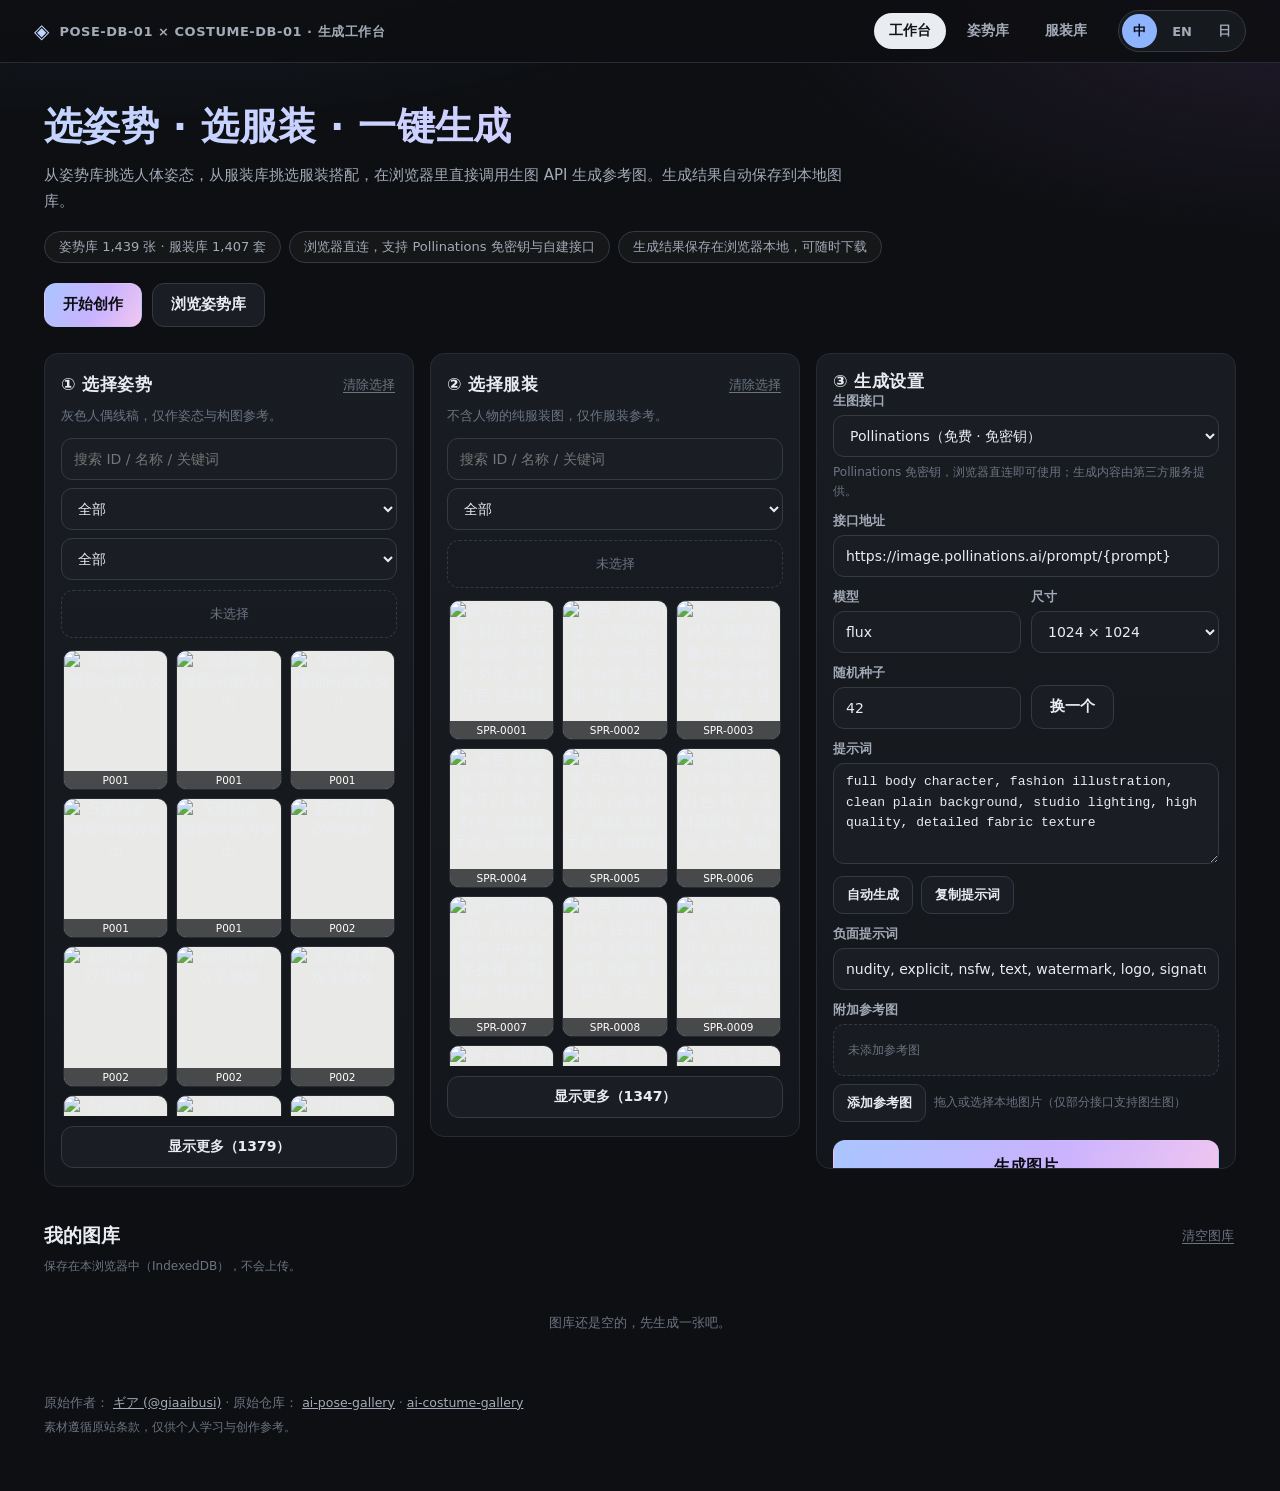
==== index.html @ 6cde7ef7 "feat: 姿势 × 服装 统一工作台（GitHub Pages） 整合 ai-pose-gallery（姿势集 POSE-DB-01）与 ai-costume-gallery（服装集 COSTUME" ====
<!doctype html>
<html lang="zh-CN">
<head>
<meta charset="utf-8">
<meta name="viewport" content="width=device-width,initial-scale=1,viewport-fit=cover">
<meta name="referrer" content="no-referrer">
<meta name="description" content="POSE-DB-01 × COSTUME-DB-01 统一工作台：挑选姿势与服装，配置浏览器端生图 API，一键生成并保存参考图。">
<title>姿势 × 服装 生成工作台 · POSE-DB-01 × COSTUME-DB-01</title>
<link rel="stylesheet" href="studio/studio.css">
</head>
<body>

<header class="topbar">
  <div class="brand">
    <span class="mark" aria-hidden="true">◈</span>
    <span class="brandtext">
      <b data-i18n="brand.sub">POSE-DB-01 × COSTUME-DB-01 · 生成工作台</b>
    </span>
  </div>
  <nav class="nav">
    <a href="#studio" class="on" data-i18n="nav.studio">工作台</a>
    <a href="galleries/pose/" data-i18n="nav.pose">姿势库</a>
    <a href="galleries/costume/" data-i18n="nav.costume">服装库</a>
  </nav>
  <div class="lang" role="group" aria-label="language">
    <button type="button" data-lang="zh">中</button>
    <button type="button" data-lang="en">EN</button>
    <button type="button" data-lang="ja">日</button>
  </div>
</header>

<section class="hero">
  <h1 data-i18n="hero.title">选姿势 · 选服装 · 一键生成</h1>
  <p class="lead" data-i18n="hero.lead"></p>
  <ul class="hero-badges">
    <li data-i18n="hero.b1"></li>
    <li data-i18n="hero.b2"></li>
    <li data-i18n="hero.b3"></li>
  </ul>
  <div class="hero-cta">
    <a class="btn primary" href="#studio" data-i18n="hero.cta"></a>
    <a class="btn" href="galleries/pose/" data-i18n="hero.cta2"></a>
  </div>
</section>

<main id="studio" class="studio">

  <!-- ① 姿势 -->
  <section class="pane" id="panePose">
    <header class="pane-hd">
      <h2 data-i18n="pick.pose">① 选择姿势</h2>
      <button class="linkbtn" type="button" data-clear="pose" data-i18n="pick.clear">清除选择</button>
    </header>
    <p class="pane-hint" data-i18n="pick.poseHint"></p>
    <div class="filters">
      <input class="search" type="search" id="poseSearch" data-i18n-ph="pick.search" placeholder="搜索 ID / 名称 / 关键词" autocomplete="off">
      <select id="poseSeries" aria-label="series"></select>
      <select id="poseAngle" aria-label="angle"></select>
    </div>
    <div class="picked" id="posePicked"></div>
    <div class="picker" id="poseGrid" role="listbox" aria-label="pose list"></div>
    <div class="picker-foot"><button class="btn more" type="button" data-more="pose" data-i18n="pick.more">显示更多</button></div>
  </section>

  <!-- ② 服装 -->
  <section class="pane" id="paneCostume">
    <header class="pane-hd">
      <h2 data-i18n="pick.costume">② 选择服装</h2>
      <button class="linkbtn" type="button" data-clear="costume" data-i18n="pick.clear">清除选择</button>
    </header>
    <p class="pane-hint" data-i18n="pick.costumeHint"></p>
    <div class="filters">
      <input class="search" type="search" id="costumeSearch" data-i18n-ph="pick.search" placeholder="搜索 ID / 名称 / 关键词" autocomplete="off">
      <select id="costumeCat" aria-label="category"></select>
    </div>
    <div class="picked" id="costumePicked"></div>
    <div class="picker" id="costumeGrid" role="listbox" aria-label="costume list"></div>
    <div class="picker-foot"><button class="btn more" type="button" data-more="costume" data-i18n="pick.more">显示更多</button></div>
  </section>

  <!-- ③ 生成 -->
  <section class="pane pane-ctrl" id="paneCtrl">
    <header class="pane-hd">
      <h2 data-i18n="gen.title">③ 生成设置</h2>
    </header>

    <div class="field">
      <label for="provider" data-i18n="gen.provider">生图接口</label>
      <select id="provider"></select>
      <p class="note" id="providerNote"></p>
    </div>

    <div class="field">
      <label for="endpoint" data-i18n="gen.endpoint">接口地址</label>
      <input type="text" id="endpoint" spellcheck="false">
    </div>

    <div class="field" id="keyField">
      <label for="apikey" data-i18n="gen.key">API Key</label>
      <input type="password" id="apikey" spellcheck="false" autocomplete="off" placeholder="sk-…">
    </div>

    <div class="grid2">
      <div class="field">
        <label for="model" data-i18n="gen.model">模型</label>
        <input type="text" id="model" list="modelList" spellcheck="false">
        <datalist id="modelList"></datalist>
      </div>
      <div class="field">
        <label for="sizeSel" data-i18n="gen.size">尺寸</label>
        <select id="sizeSel">
          <option value="512x512">512 × 512</option>
          <option value="768x1024">768 × 1024</option>
          <option value="832x1216">832 × 1216</option>
          <option value="1024x1024" selected>1024 × 1024</option>
          <option value="1024x1536">1024 × 1536</option>
          <option value="1536x1024">1536 × 1024</option>
        </select>
      </div>
    </div>

    <div class="grid2">
      <div class="field">
        <label for="seed" data-i18n="gen.seed">随机种子</label>
        <input type="number" id="seed" value="42" min="0" max="999999999">
      </div>
      <div class="field">
        <label>&nbsp;</label>
        <button class="btn" type="button" id="reseed" data-i18n="pick.changed">换一个</button>
      </div>
    </div>

    <div class="field">
      <label for="prompt" data-i18n="gen.prompt">提示词</label>
      <textarea id="prompt" rows="4" spellcheck="false"></textarea>
      <div class="row-btns">
        <button class="btn sm" type="button" id="autoPrompt" data-i18n="gen.auto">自动生成</button>
        <button class="btn sm" type="button" id="copyPrompt" data-i18n="gen.copyPrompt">复制提示词</button>
      </div>
    </div>

    <div class="field">
      <label for="negprompt" data-i18n="gen.neg">负面提示词</label>
      <input type="text" id="negprompt" spellcheck="false">
    </div>

    <div class="field">
      <label data-i18n="gen.refs">附加参考图</label>
      <div class="refs" id="refsBox">
        <div class="refs-empty" data-i18n="gen.refsEmpty">未添加参考图</div>
      </div>
      <div class="row-btns">
        <button class="btn sm" type="button" id="addRef" data-i18n="gen.refsAdd">添加参考图</button>
        <span class="hint" data-i18n="gen.refsHint"></span>
      </div>
      <input type="file" id="refInput" accept="image/*" multiple hidden>
    </div>

    <button class="btn primary big" type="button" id="runBtn" data-i18n="gen.run">生成图片</button>
    <p class="note warn" data-i18n="gen.local"></p>

    <div class="result" id="result">
      <div class="result-empty" data-i18n="gen.empty">还没有生成结果</div>
    </div>
  </section>
</main>

<section class="gallery" id="gallery">
  <header class="gal-hd">
    <h2 data-i18n="gal.title">我的图库</h2>
    <span class="gal-count" id="galCount"></span>
    <button class="linkbtn" type="button" id="galClear" data-i18n="gal.clear">清空图库</button>
  </header>
  <p class="note" data-i18n="gal.stored"></p>
  <div class="gal-grid" id="galGrid"></div>
</section>

<footer class="foot">
  <p>
    <span data-i18n="foot.origin"></span>：
    <a href="https://x.com/giaaibusi" target="_blank" rel="noopener noreferrer">ギア (@giaaibusi)</a>
    ·
    <span data-i18n="foot.originRepo"></span>：
    <a href="https://ai-pose-gallery.pages.dev/" target="_blank" rel="noopener noreferrer">ai-pose-gallery</a>
    ·
    <a href="https://ai-costume-gallery.pages.dev/" target="_blank" rel="noopener noreferrer">ai-costume-gallery</a>
  </p>
  <p class="note" data-i18n="foot.lic"></p>
</footer>

<script src="studio/i18n.js"></script>
<script src="studio/generator.js"></script>
<script src="studio/studio.js"></script>
</body>
</html>
---- studio/studio.css ----
:root{
  --bg:#0d0f12;--bg2:#14171c;--panel:#1a1e24;--panel2:#1f242b;--line:#272c34;--line2:#343a44;
  --tx:#e9ecf1;--tx2:#a3abb8;--tx3:#6c7482;--ac:#8fb4ff;--ac2:#c3d5ff;--ok:#7fd6a2;--warn:#ffb86b;
  --r:14px;--sh:0 10px 30px rgba(0,0,0,.45);
  --f:system-ui,-apple-system,"Segoe UI","PingFang SC","Hiragino Sans GB","Microsoft YaHei","Noto Sans CJK SC","Source Han Sans SC","Noto Sans SC",sans-serif;
}
*{box-sizing:border-box}
html,body{margin:0;background:var(--bg);color:var(--tx);font-family:var(--f);-webkit-font-smoothing:antialiased}
body{min-height:100vh;background:radial-gradient(1200px 500px at 12% -12%,#1b2433 0,transparent 62%),radial-gradient(900px 420px at 100% 0,#211a2b 0,transparent 58%),var(--bg)}
a{color:var(--ac)}
button,select,input,textarea{font:inherit;color:inherit}
button{cursor:pointer}
:focus-visible{outline:2px solid var(--ac);outline-offset:2px}

/* ---------- 顶栏 ---------- */
.topbar{position:sticky;top:0;z-index:30;display:flex;align-items:center;gap:16px;flex-wrap:wrap;
  padding:10px clamp(14px,3vw,34px);background:rgba(13,15,18,.86);backdrop-filter:blur(14px);
  -webkit-backdrop-filter:blur(14px);border-bottom:1px solid var(--line)}
.brand{display:flex;align-items:center;gap:10px;min-width:0}
.mark{font-size:20px;color:var(--ac2)}
.brandtext b{font-size:13px;font-weight:700;letter-spacing:.04em;color:var(--tx2);white-space:nowrap;overflow:hidden;text-overflow:ellipsis}
.nav{display:flex;gap:6px;margin-left:auto;flex-wrap:wrap}
.nav a{padding:8px 14px;border-radius:99px;font-size:14px;font-weight:700;text-decoration:none;color:var(--tx2);border:1px solid transparent}
.nav a:hover{color:var(--tx);background:rgba(255,255,255,.05)}
.nav a.on{background:var(--tx);color:#111418}
.lang{display:flex;gap:4px;border:1px solid var(--line2);border-radius:99px;padding:3px;background:rgba(26,30,36,.7)}
.lang button{border:0;background:transparent;color:var(--tx2);font-size:13px;font-weight:700;padding:6px 11px;border-radius:99px;min-height:34px}
.lang button.on{background:var(--ac);color:#0b0d12}

/* ---------- Hero ---------- */
.hero{padding:38px clamp(16px,4vw,44px) 8px;max-width:1600px;margin:0 auto}
.hero h1{margin:0 0 10px;font-size:clamp(24px,3.4vw,38px);font-weight:800;letter-spacing:.01em;
  background:linear-gradient(90deg,var(--ac2),#e3c8ff);-webkit-background-clip:text;background-clip:text;color:transparent}
.lead{max-width:820px;color:var(--tx2);font-size:15px;line-height:1.75;margin:0 0 16px}
.hero-badges{display:flex;flex-wrap:wrap;gap:8px;margin:0 0 20px;padding:0;list-style:none}
.hero-badges li{font-size:13px;color:var(--tx2);border:1px solid var(--line2);border-radius:99px;padding:6px 14px;background:rgba(255,255,255,.03)}
.hero-cta{display:flex;gap:10px;flex-wrap:wrap}

/* ---------- 按钮 ---------- */
.btn{display:inline-flex;align-items:center;justify-content:center;gap:8px;min-height:44px;padding:0 18px;border-radius:12px;
  font-size:15px;font-weight:700;text-decoration:none;color:var(--tx);background:var(--panel);border:1px solid var(--line2);transition:.15s}
.btn:hover{border-color:#6a7382;background:var(--panel2)}
.btn.primary{color:#0b0d12;border-color:transparent;background:linear-gradient(120deg,#a9c6ff,#c9b2ff 55%,#f1c7ef)}
.btn.big{width:100%;min-height:52px;font-size:16px;margin-top:6px}
.btn.sm{min-height:38px;padding:0 13px;font-size:13px;border-radius:10px}
.btn.more{width:100%;min-height:42px;font-size:14px;margin-top:10px}
.btn[disabled]{opacity:.55;cursor:progress}
.linkbtn{border:0;background:none;color:var(--tx3);font-size:13px;padding:6px 2px;text-decoration:underline;text-underline-offset:3px}
.linkbtn:hover{color:var(--ac)}

/* ---------- 工作区 ---------- */
.studio{display:grid;grid-template-columns:minmax(0,1fr) minmax(0,1fr) minmax(360px,420px);gap:16px;
  max-width:1600px;margin:0 auto;padding:18px clamp(16px,4vw,44px) 8px;align-items:start}
.pane{background:linear-gradient(180deg,rgba(26,30,36,.9),rgba(20,23,28,.9));border:1px solid var(--line);border-radius:var(--r);padding:16px 16px 18px}
.pane-ctrl{position:sticky;top:66px;max-height:calc(100vh - 84px);overflow:auto}
.pane-hd{display:flex;align-items:center;justify-content:space-between;gap:10px}
.pane-hd h2{margin:0;font-size:17px;letter-spacing:.03em}
.pane-hint{margin:6px 0 12px;font-size:12.5px;color:var(--tx3);line-height:1.6}

.filters{display:flex;gap:8px;flex-wrap:wrap;margin-bottom:10px}
.search{flex:1 1 150px;min-width:0;min-height:42px;padding:0 12px;border-radius:11px;background:var(--panel);border:1px solid var(--line2);font-size:14px;outline:none}
.search:focus{border-color:var(--ac)}
select,input[type=text],input[type=password],input[type=number],textarea{background:var(--panel);border:1px solid var(--line2);border-radius:11px;
  min-height:42px;padding:8px 12px;font-size:14px;outline:none;width:100%}
select:focus,input:focus,textarea:focus{border-color:var(--ac)}
textarea{resize:vertical;line-height:1.6;font-family:ui-monospace,SFMono-Regular,Menlo,monospace;font-size:13px}

/* ---------- 选中卡片 ---------- */
.picked{margin-bottom:10px}
.selcard{display:flex;align-items:center;gap:12px;padding:8px;border-radius:12px;background:rgba(143,180,255,.09);border:1px solid rgba(143,180,255,.28)}
.selcard img{width:54px;height:72px;object-fit:cover;border-radius:8px;background:#e9e9e7;flex:0 0 auto}
.selinfo{min-width:0;flex:1}
.selinfo b{display:block;font-size:13.5px;line-height:1.45;overflow:hidden;text-overflow:ellipsis;display:-webkit-box;-webkit-line-clamp:2;-webkit-box-orient:vertical}
.selinfo span{display:block;font-size:12px;color:var(--tx2);margin-top:3px;overflow:hidden;text-overflow:ellipsis;white-space:nowrap}
.selcard .x{width:30px;height:30px;flex:0 0 30px;border-radius:50%;border:1px solid var(--line2);background:var(--bg2);color:var(--tx2);font-size:16px;line-height:1}
.selcard .x:hover{color:#fff;border-color:#6a7382}
.selnone{font-size:13px;color:var(--tx3);border:1px dashed var(--line2);border-radius:12px;padding:14px;text-align:center}

/* ---------- 网格 ---------- */
.picker{display:grid;grid-template-columns:repeat(auto-fill,minmax(94px,1fr));gap:8px;max-height:min(52vh,520px);overflow:auto;padding:2px}
.pick{position:relative;padding:0;border:1px solid var(--line);border-radius:10px;overflow:hidden;background:var(--bg2);aspect-ratio:3/4;transition:.12s}
.pick img{width:100%;height:100%;object-fit:cover;display:block;background:#e9e9e7}
.pick:hover{border-color:#6a7382;transform:translateY(-1px)}
.pick.on{border-color:var(--ac);box-shadow:0 0 0 2px rgba(143,180,255,.35)}
.pick.on::after{content:"✓";position:absolute;top:5px;right:5px;width:22px;height:22px;border-radius:50%;
  background:var(--ac);color:#0b0d12;font-size:13px;font-weight:800;line-height:22px;text-align:center}
.pk{position:absolute;left:0;right:0;bottom:0;padding:3px 5px;font-size:10.5px;color:#fff;background:rgba(10,12,15,.72);
  font-variant-numeric:tabular-nums;text-align:center;overflow:hidden;text-overflow:ellipsis;white-space:nowrap}
.empty{padding:26px 10px;text-align:center;color:var(--tx3);font-size:13px;grid-column:1/-1}

/* ---------- 设置表单 ---------- */
.field{margin-bottom:12px}
.field label{display:block;font-size:12.5px;color:var(--tx2);margin-bottom:5px;font-weight:600}
.grid2{display:grid;grid-template-columns:1fr 1fr;gap:10px}
.note{font-size:12px;color:var(--tx3);line-height:1.6;margin:6px 0 0}
.note.warn{color:var(--warn);opacity:.75}
.row-btns{display:flex;gap:8px;align-items:center;flex-wrap:wrap;margin-top:8px}
.hint{font-size:11.5px;color:var(--tx3);line-height:1.5}

.refs{display:flex;gap:8px;flex-wrap:wrap;min-height:52px;padding:8px;border-radius:11px;border:1px dashed var(--line2);background:rgba(255,255,255,.02)}
.refs.drag{border-color:var(--ac);background:rgba(143,180,255,.08)}
.refs-empty{font-size:12px;color:var(--tx3);align-self:center;padding:6px}
.ref{position:relative;width:62px;height:82px;border-radius:8px;overflow:hidden;border:1px solid var(--line2)}
.ref img{width:100%;height:100%;object-fit:cover}
.ref button{position:absolute;top:3px;right:3px;width:20px;height:20px;border-radius:50%;border:0;background:rgba(10,12,15,.8);color:#fff;font-size:13px;line-height:1}

/* ---------- 结果 ---------- */
.result{margin-top:14px;border-top:1px solid var(--line);padding-top:14px}
.result img{width:100%;border-radius:12px;border:1px solid var(--line2);background:#e9e9e7;display:block}
.res-meta{font-size:11.5px;color:var(--tx3);margin-top:8px;word-break:break-all}
.spinner{width:26px;height:26px;border-radius:50%;border:3px solid var(--line2);border-top-color:var(--ac);margin:12px auto;animation:spin .8s linear infinite}
@keyframes spin{to{transform:rotate(360deg)}}
.errbox{border:1px solid #7a3b3b;background:rgba(180,60,60,.10);border-radius:11px;padding:12px}
.errbox b{display:block;font-size:14px;margin-bottom:6px;color:#ffb3b3}
.errbox pre{margin:0;font-size:11.5px;white-space:pre-wrap;word-break:break-all;color:var(--tx2);font-family:ui-monospace,Menlo,monospace;max-height:220px;overflow:auto}

/* ---------- 图库 ---------- */
.gallery{max-width:1600px;margin:0 auto;padding:26px clamp(16px,4vw,44px) 10px}
.gal-hd{display:flex;align-items:center;gap:12px;flex-wrap:wrap}
.gal-hd h2{margin:0;font-size:19px}
.gal-count{font-size:13px;color:var(--tx3)}
.gal-hd .linkbtn{margin-left:auto}
.gal-grid{display:grid;grid-template-columns:repeat(auto-fill,minmax(190px,1fr));gap:12px;margin-top:12px}
.shot{margin:0;border:1px solid var(--line);border-radius:12px;overflow:hidden;background:var(--panel)}
.shot img{width:100%;display:block;aspect-ratio:1;object-fit:cover;background:#e9e9e7}
.shot figcaption{padding:9px 10px 10px}
.sh-p{display:block;font-size:11.5px;color:var(--tx2);line-height:1.5;max-height:54px;overflow:hidden}
.sh-m{display:block;font-size:10.5px;color:var(--tx3);margin-top:5px}
.sh-a{display:flex;gap:10px;margin-top:8px;flex-wrap:wrap}
.sh-a a,.sh-a button{font-size:11.5px;color:var(--ac);text-decoration:none;background:none;border:0;padding:0}
.sh-a button{color:var(--tx3)}
.sh-a button:hover{color:#fff}

/* ---------- 页脚 ---------- */
.foot{max-width:1600px;margin:0 auto;padding:24px clamp(16px,4vw,44px) 50px;color:var(--tx3);font-size:12.5px;line-height:1.8}
.foot p{margin:0 0 4px}
.foot a{color:var(--tx2)}

@media (max-width:1180px){
  .studio{grid-template-columns:minmax(0,1fr) minmax(0,1fr)}
  .pane-ctrl{grid-column:1/-1;position:static;max-height:none}
}
@media (max-width:760px){
  .studio{grid-template-columns:1fr}
  .nav{margin-left:0;order:3;width:100%}
  .brandtext b{white-space:normal}
  .picker{max-height:none;grid-template-columns:repeat(auto-fill,minmax(84px,1fr))}
}
@media (prefers-reduced-motion:reduce){*{transition:none!important;animation:none!important}}
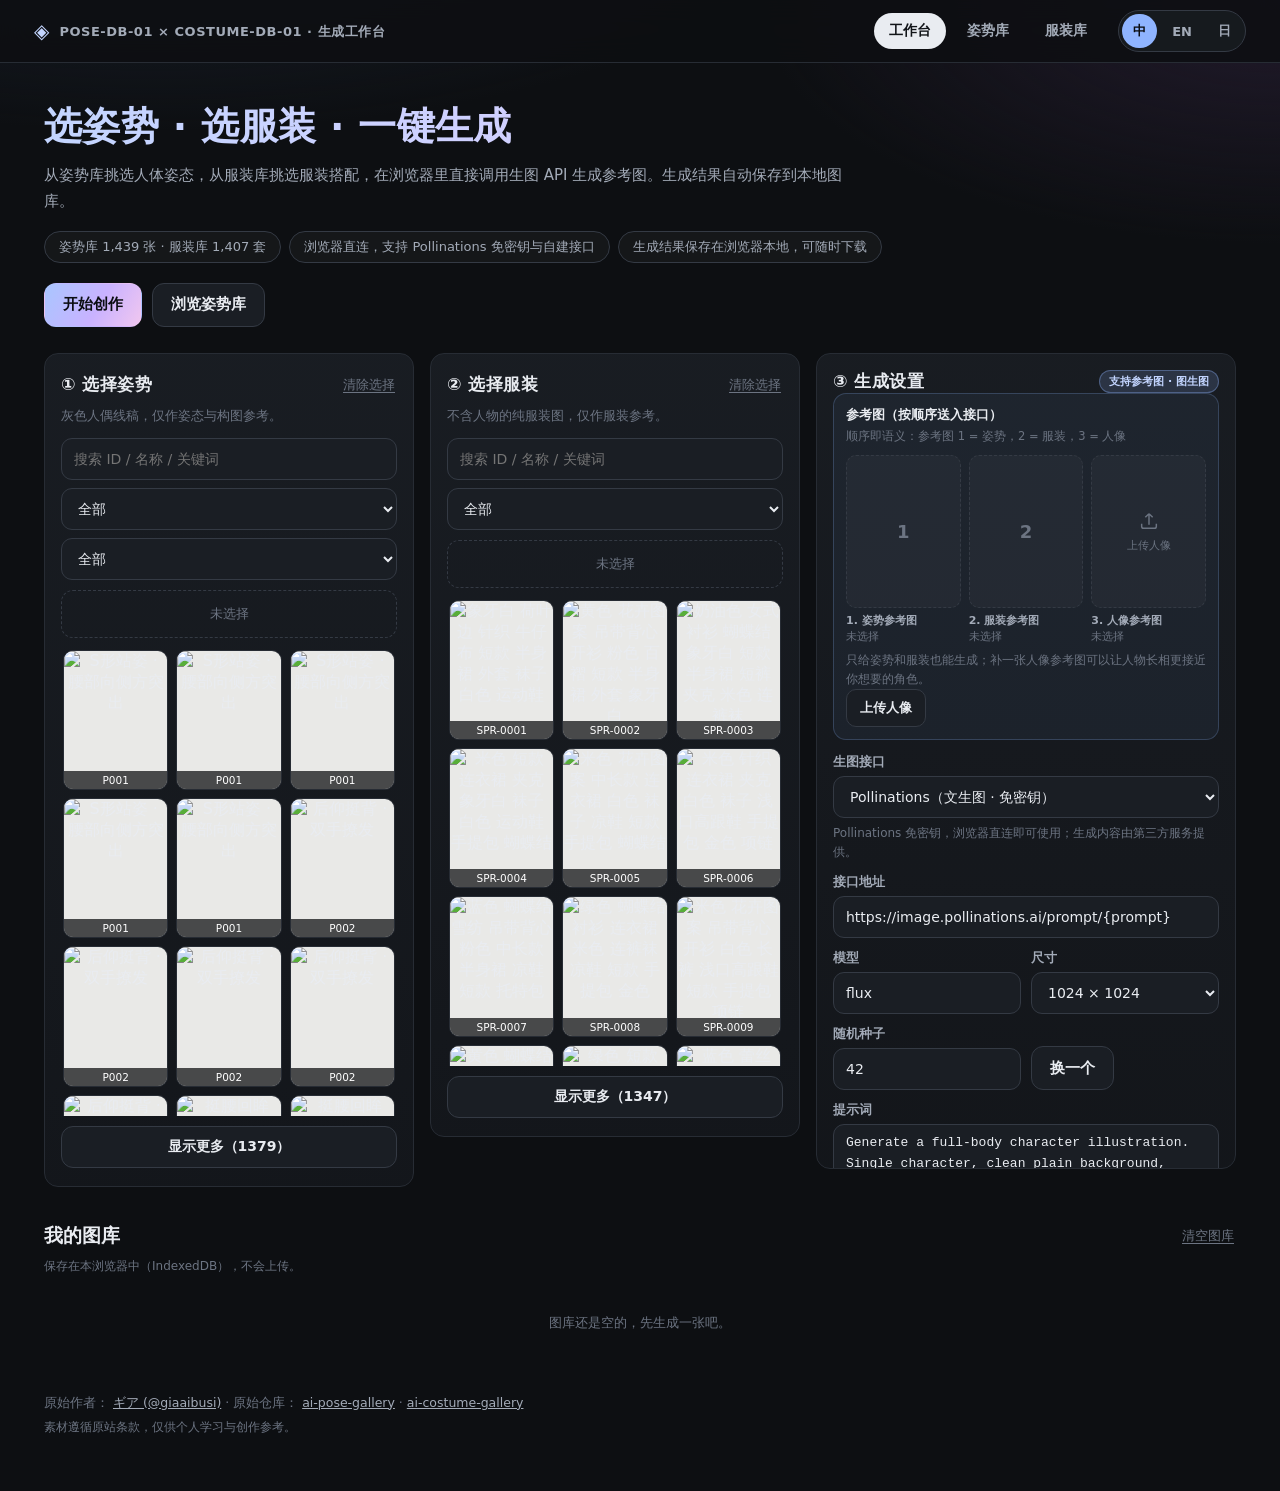
==== commit b2b7af07: "feat: 改为多参考图生图（姿势 + 服装 + 人像） 生成流程重做为真正的图生图，而不是把参考图写进提示词里：  - 参考图区：3 个槽位，顺序即语义   1 姿势参考图 ← 姿势库自动填充（发送" ====
--- a/index.html
+++ b/index.html
@@ -82,7 +82,21 @@
   <section class="pane pane-ctrl" id="paneCtrl">
     <header class="pane-hd">
       <h2 data-i18n="gen.title">③ 生成设置</h2>
+      <span class="tag tag-img2img" id="img2imgTag" hidden data-i18n="gen.img2imgTag">支持参考图</span>
     </header>
+
+    <div class="refs-block">
+      <div class="refs-hd">
+        <span class="refs-title" data-i18n="gen.refs">参考图（按顺序送入接口）</span>
+        <span class="refs-count" id="refCount"></span>
+      </div>
+      <p class="refs-order" data-i18n="gen.refsOrder">顺序即语义：参考图 1 = 姿势，2 = 服装，3 = 人像</p>
+      <div class="ref-slots" id="refSlots"></div>
+      <p class="note" id="personNote"></p>
+      <p class="warn-line" id="refWarn" hidden></p>
+      <input type="file" id="personInput" accept="image/*" hidden>
+      <button class="btn sm" type="button" id="addPerson" data-i18n="gen.slotUpload">上传人像</button>
+    </div>
 
     <div class="field">
       <label for="provider" data-i18n="gen.provider">生图接口</label>
@@ -144,18 +158,6 @@
       <input type="text" id="negprompt" spellcheck="false">
     </div>
 
-    <div class="field">
-      <label data-i18n="gen.refs">附加参考图</label>
-      <div class="refs" id="refsBox">
-        <div class="refs-empty" data-i18n="gen.refsEmpty">未添加参考图</div>
-      </div>
-      <div class="row-btns">
-        <button class="btn sm" type="button" id="addRef" data-i18n="gen.refsAdd">添加参考图</button>
-        <span class="hint" data-i18n="gen.refsHint"></span>
-      </div>
-      <input type="file" id="refInput" accept="image/*" multiple hidden>
-    </div>
-
     <button class="btn primary big" type="button" id="runBtn" data-i18n="gen.run">生成图片</button>
     <p class="note warn" data-i18n="gen.local"></p>
 
--- a/studio/studio.css
+++ b/studio/studio.css
@@ -97,12 +97,31 @@
 .row-btns{display:flex;gap:8px;align-items:center;flex-wrap:wrap;margin-top:8px}
 .hint{font-size:11.5px;color:var(--tx3);line-height:1.5}
 
-.refs{display:flex;gap:8px;flex-wrap:wrap;min-height:52px;padding:8px;border-radius:11px;border:1px dashed var(--line2);background:rgba(255,255,255,.02)}
-.refs.drag{border-color:var(--ac);background:rgba(143,180,255,.08)}
-.refs-empty{font-size:12px;color:var(--tx3);align-self:center;padding:6px}
-.ref{position:relative;width:62px;height:82px;border-radius:8px;overflow:hidden;border:1px solid var(--line2)}
-.ref img{width:100%;height:100%;object-fit:cover}
-.ref button{position:absolute;top:3px;right:3px;width:20px;height:20px;border-radius:50%;border:0;background:rgba(10,12,15,.8);color:#fff;font-size:13px;line-height:1}
+/* ---------- 参考图区 ---------- */
+.refs-block{margin:0 0 14px;padding:12px;border-radius:13px;background:rgba(143,180,255,.06);border:1px solid rgba(143,180,255,.22)}
+.refs-hd{display:flex;align-items:baseline;justify-content:space-between;gap:8px}
+.refs-title{font-size:13px;font-weight:700;color:var(--tx)}
+.refs-count{font-size:11.5px;color:var(--ac);font-weight:700}
+.refs-order{margin:4px 0 10px;font-size:11.5px;color:var(--tx3);line-height:1.5}
+.ref-slots{display:grid;grid-template-columns:repeat(3,1fr);gap:8px}
+.slot{min-width:0}
+.slot-img{position:relative;aspect-ratio:3/4;border-radius:10px;overflow:hidden;background:#e9e9e7;border:1px solid var(--line2);display:flex;align-items:center;justify-content:center}
+.slot-img img{width:100%;height:100%;object-fit:cover;display:block}
+.slot-empty .slot-img{background:rgba(255,255,255,.03);border-style:dashed;cursor:default}
+.slot-ph{font-size:18px;font-weight:800;color:var(--tx3)}
+.slot-upload{flex-direction:column;gap:6px;cursor:pointer;border-style:dashed;color:var(--tx3);font-size:11px;text-align:center;padding:6px}
+.slot-upload:hover{border-color:var(--ac);color:var(--ac);background:rgba(143,180,255,.08)}
+.slot-upload.drag{border-color:var(--ac);background:rgba(143,180,255,.14)}
+.slot-no{position:absolute;top:4px;left:4px;min-width:19px;height:19px;padding:0 5px;border-radius:99px;background:rgba(10,12,15,.78);color:#fff;font-size:11px;font-weight:800;line-height:19px;text-align:center}
+.slot-x{position:absolute;top:4px;right:4px;width:19px;height:19px;border-radius:50%;border:0;background:rgba(10,12,15,.8);color:#fff;font-size:13px;line-height:19px;padding:0}
+.slot-x:hover{background:#c33}
+.slot-cap{margin-top:5px;font-size:11px;line-height:1.45;min-width:0}
+.slot-cap b{display:block;color:var(--tx2);font-weight:700;font-size:11px}
+.slot-cap span{display:block;color:var(--tx3);overflow:hidden;text-overflow:ellipsis;white-space:nowrap}
+.slot-filled .slot-img{border-color:rgba(143,180,255,.5)}
+.warn-line{margin:8px 0 0;font-size:12px;line-height:1.6;color:var(--warn);background:rgba(255,184,107,.08);border:1px solid rgba(255,184,107,.28);border-radius:9px;padding:8px 10px}
+.tag{display:inline-flex;align-items:center;font-size:11px;font-weight:700;padding:3px 9px;border-radius:99px;white-space:nowrap}
+.tag-img2img{background:rgba(143,180,255,.16);color:var(--ac2);border:1px solid rgba(143,180,255,.35)}
 
 /* ---------- 结果 ---------- */
 .result{margin-top:14px;border-top:1px solid var(--line);padding-top:14px}
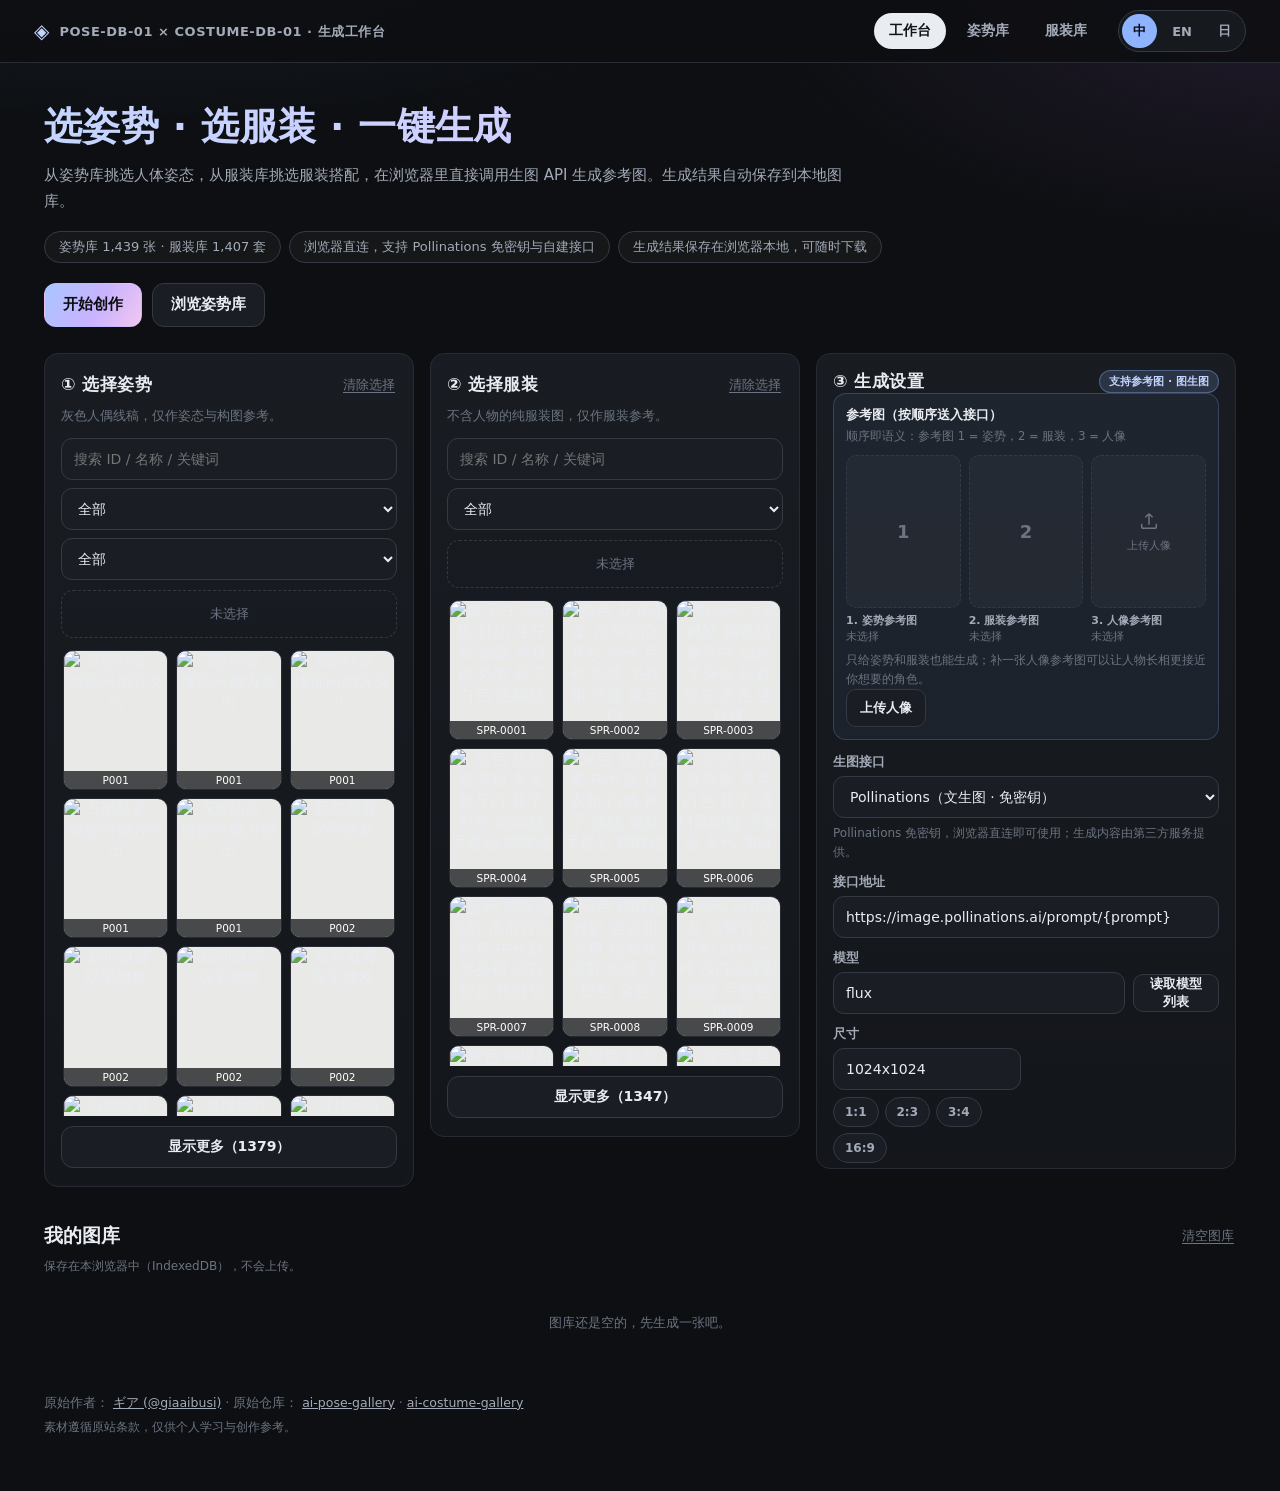
==== commit 97a714b5: "feat: 支持本机 Antigravity 代理（OpenAI 兼容）与任意尺寸/画质 按用户提供的 openai SDK 调用方式（base_url + model + 任意 size + qua" ====
--- a/index.html
+++ b/index.html
@@ -114,23 +114,44 @@
       <input type="password" id="apikey" spellcheck="false" autocomplete="off" placeholder="sk-…">
     </div>
 
+    <div class="field">
+      <label for="model" data-i18n="gen.model">模型</label>
+      <div class="row-inline">
+        <input type="text" id="model" list="modelList" spellcheck="false">
+        <button class="btn sm" type="button" id="loadModels" data-i18n="gen.loadModels">读取模型列表</button>
+      </div>
+      <datalist id="modelList"></datalist>
+    </div>
+
     <div class="grid2">
       <div class="field">
-        <label for="model" data-i18n="gen.model">模型</label>
-        <input type="text" id="model" list="modelList" spellcheck="false">
-        <datalist id="modelList"></datalist>
-      </div>
-      <div class="field">
-        <label for="sizeSel" data-i18n="gen.size">尺寸</label>
-        <select id="sizeSel">
-          <option value="512x512">512 × 512</option>
-          <option value="768x1024">768 × 1024</option>
-          <option value="832x1216">832 × 1216</option>
-          <option value="1024x1024" selected>1024 × 1024</option>
-          <option value="1024x1536">1024 × 1536</option>
-          <option value="1536x1024">1536 × 1024</option>
+        <label for="size" data-i18n="gen.size">尺寸（任意 WIDTHxHEIGHT）</label>
+        <input type="text" id="size" value="1024x1024" spellcheck="false" placeholder="1024x1536">
+        <div class="chips" id="sizeChips">
+          <button type="button" data-size="1024x1024">1:1</button>
+          <button type="button" data-size="1024x1536">2:3</button>
+          <button type="button" data-size="1280x1706">3:4</button>
+          <button type="button" data-size="1920x1080">16:9</button>
+        </div>
+      </div>
+      <div class="field" id="qualityField">
+        <label for="quality" data-i18n="gen.quality">画质 quality</label>
+        <select id="quality">
+          <option value="">默认</option>
+          <option value="standard">standard</option>
+          <option value="hd" selected>hd</option>
+          <option value="medium">medium</option>
         </select>
       </div>
+    </div>
+
+    <div class="field">
+      <label data-i18n="gen.presets">快捷预设</label>
+      <div class="chips">
+        <button class="chip-btn" type="button" id="presetLocal" data-i18n="gen.presetLocal">本机 Antigravity 代理</button>
+        <button class="chip-btn" type="button" id="presetOpenAI" data-i18n="gen.presetOpenAI">OpenAI 官方</button>
+      </div>
+      <p class="note" id="localWarn" hidden></p>
     </div>
 
     <div class="grid2">
--- a/studio/studio.css
+++ b/studio/studio.css
@@ -95,6 +95,18 @@
 .note{font-size:12px;color:var(--tx3);line-height:1.6;margin:6px 0 0}
 .note.warn{color:var(--warn);opacity:.75}
 .row-btns{display:flex;gap:8px;align-items:center;flex-wrap:wrap;margin-top:8px}
+.row-inline{display:flex;gap:8px;align-items:center}
+.row-inline input{flex:1 1 auto;min-width:0}
+.chips{display:flex;gap:6px;flex-wrap:wrap;margin-top:7px}
+.chips button{border:1px solid var(--line2);background:var(--panel);color:var(--tx2);
+  font-size:12px;font-weight:600;padding:5px 11px;border-radius:99px;cursor:pointer;min-height:30px}
+.chips button:hover{border-color:var(--ac);color:var(--ac)}
+.chip-btn{border:1px solid var(--line2)!important;background:var(--panel)!important;color:var(--tx2)!important;
+  font-size:12.5px!important;font-weight:700!important;padding:8px 14px!important;border-radius:10px!important;cursor:pointer;min-height:38px!important}
+.chip-btn:hover{border-color:var(--ac)!important;color:var(--ac)!important;background:rgba(143,180,255,.08)!important}
+#localWarn{margin-top:8px!important;padding:8px 10px;border-radius:9px;line-height:1.6;
+  background:rgba(255,184,107,.08);border:1px solid rgba(255,184,107,.28);color:var(--warn)}
+#localWarn:empty{display:none}
 .hint{font-size:11.5px;color:var(--tx3);line-height:1.5}
 
 /* ---------- 参考图区 ---------- */
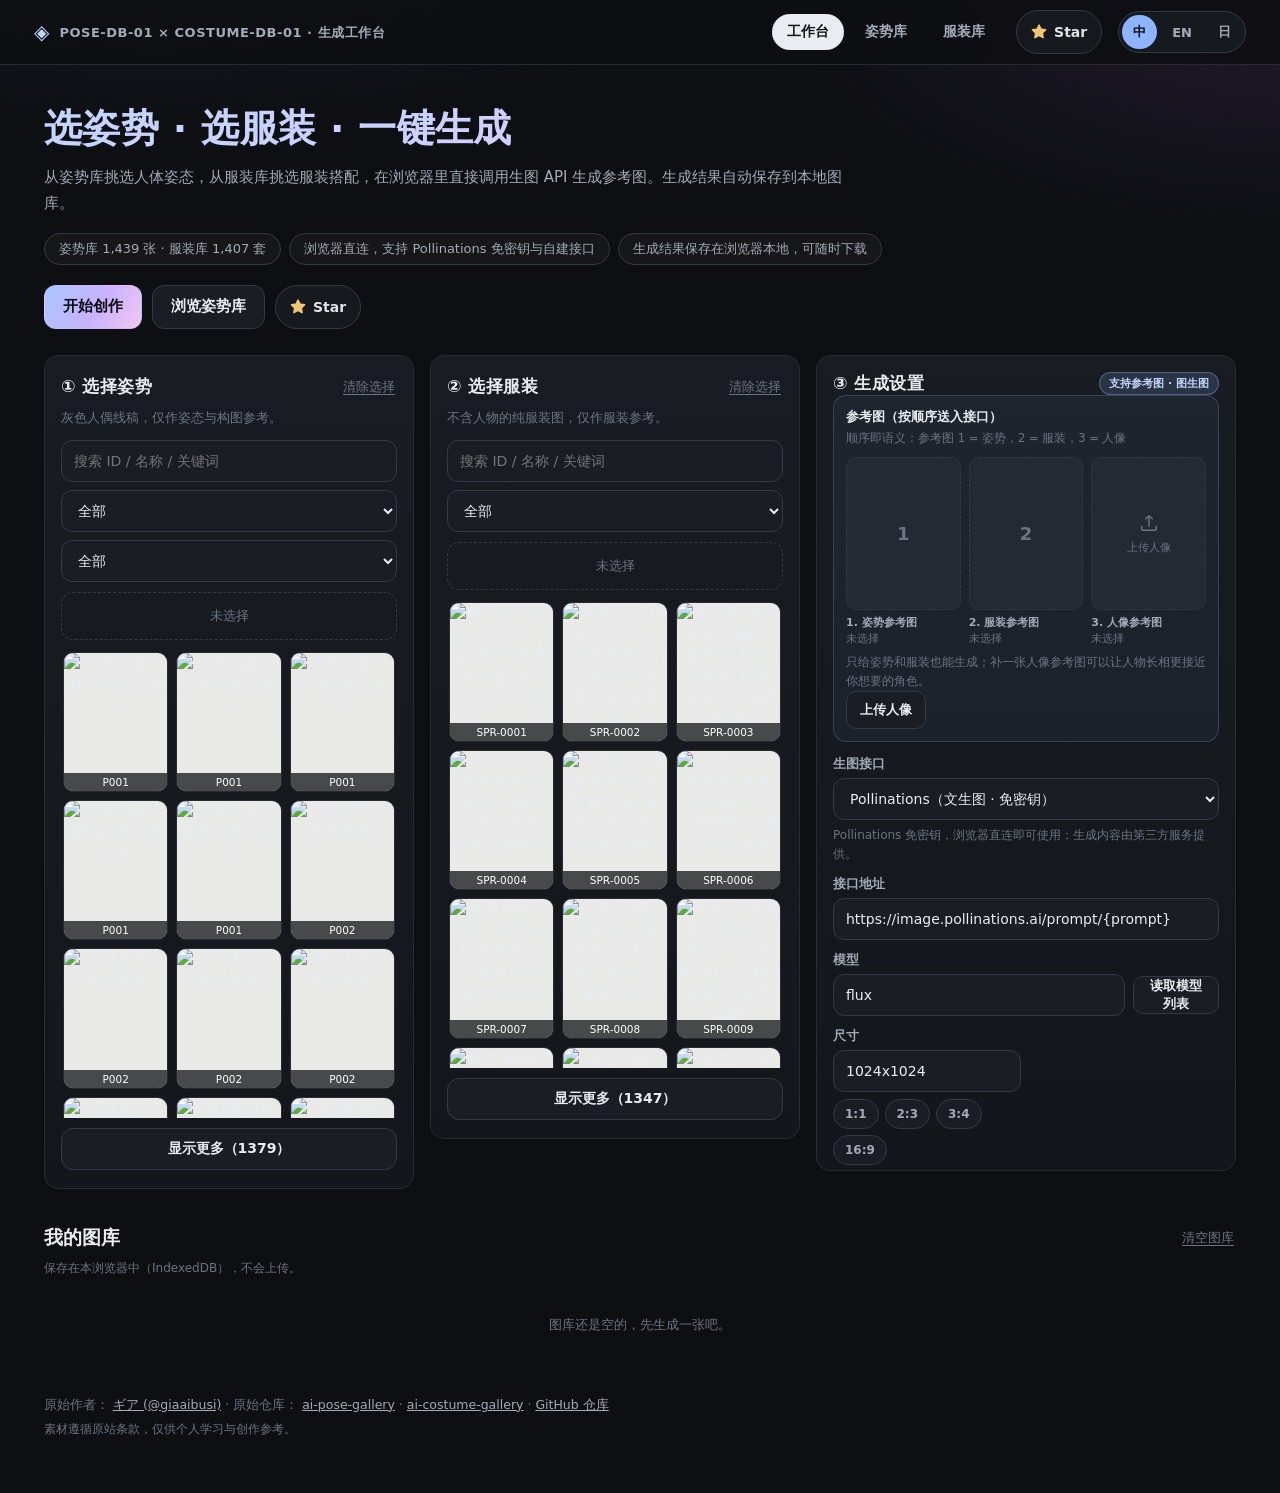
==== commit e65273bc: "feat: 页面加入 GitHub Star 入口（带实时 star 数） - 工作台：顶栏右侧 + Hero 按钮区各一个 Star 按钮 - 姿势库 / 服装库：右上角（与使用提示、注意事项并排）" ====
--- a/index.html
+++ b/index.html
@@ -22,6 +22,7 @@
     <a href="galleries/pose/" data-i18n="nav.pose">姿势库</a>
     <a href="galleries/costume/" data-i18n="nav.costume">服装库</a>
   </nav>
+  <a class="ghstar" href="https://github.com/XuXuebin/ai-pose-costume-gallery" target="_blank" rel="noopener noreferrer" title="在 GitHub 上 Star 这个仓库"><svg viewBox="0 0 16 16" width="16" height="16" fill="currentColor" aria-hidden="true"><path d="M8 .25a.75.75 0 0 1 .673.418l1.882 3.815 4.21.612a.75.75 0 0 1 .416 1.279l-3.046 2.97.719 4.192a.75.75 0 0 1-1.088.791L8 12.347l-3.766 1.98a.75.75 0 0 1-1.088-.79l.72-4.194L.918 6.374a.75.75 0 0 1 .416-1.28l4.21-.611L7.327.668A.75.75 0 0 1 8 .25Z"/></svg><span>Star</span><em class="ghcount"></em></a>
   <div class="lang" role="group" aria-label="language">
     <button type="button" data-lang="zh">中</button>
     <button type="button" data-lang="en">EN</button>
@@ -40,6 +41,7 @@
   <div class="hero-cta">
     <a class="btn primary" href="#studio" data-i18n="hero.cta"></a>
     <a class="btn" href="galleries/pose/" data-i18n="hero.cta2"></a>
+    <a class="ghstar" href="https://github.com/XuXuebin/ai-pose-costume-gallery" target="_blank" rel="noopener noreferrer" title="在 GitHub 上 Star 这个仓库"><svg viewBox="0 0 16 16" width="16" height="16" fill="currentColor" aria-hidden="true"><path d="M8 .25a.75.75 0 0 1 .673.418l1.882 3.815 4.21.612a.75.75 0 0 1 .416 1.279l-3.046 2.97.719 4.192a.75.75 0 0 1-1.088.791L8 12.347l-3.766 1.98a.75.75 0 0 1-1.088-.79l.72-4.194L.918 6.374a.75.75 0 0 1 .416-1.28l4.21-.611L7.327.668A.75.75 0 0 1 8 .25Z"/></svg><span>Star</span><em class="ghcount"></em></a>
   </div>
 </section>
 
@@ -207,9 +209,26 @@
     <a href="https://ai-pose-gallery.pages.dev/" target="_blank" rel="noopener noreferrer">ai-pose-gallery</a>
     ·
     <a href="https://ai-costume-gallery.pages.dev/" target="_blank" rel="noopener noreferrer">ai-costume-gallery</a>
+    ·
+    <a href="https://github.com/XuXuebin/ai-pose-costume-gallery" target="_blank" rel="noopener noreferrer">GitHub 仓库</a>
   </p>
   <p class="note" data-i18n="foot.lic"></p>
 </footer>
+
+<script>
+/* 读取仓库 star 数（GitHub 公共 API，失败则静默降级为不带数字） */
+(function () {
+  var els = document.querySelectorAll('.ghcount');
+  if (!els.length) return;
+  fetch('https://api.github.com/repos/XuXuebin/ai-pose-costume-gallery', { headers: { Accept: 'application/vnd.github+json' } })
+    .then(function (r) { return r.ok ? r.json() : null; })
+    .then(function (d) {
+      if (!d || typeof d.stargazers_count !== 'number') return;
+      for (var i = 0; i < els.length; i++) els[i].textContent = d.stargazers_count;
+    })
+    .catch(function () {});
+})();
+</script>
 
 <script src="studio/i18n.js"></script>
 <script src="studio/generator.js"></script>
--- a/studio/studio.css
+++ b/studio/studio.css
@@ -178,3 +178,14 @@
   .picker{max-height:none;grid-template-columns:repeat(auto-fill,minmax(84px,1fr))}
 }
 @media (prefers-reduced-motion:reduce){*{transition:none!important;animation:none!important}}
+
+/* GitHub Star 入口 */
+.ghstar{display:inline-flex;align-items:center;gap:7px;min-height:44px;padding:0 14px;border-radius:99px;
+  border:1px solid var(--line2);background:rgba(26,30,36,.7);color:#dfe3ea;font-size:14px;font-weight:700;
+  text-decoration:none;white-space:nowrap;transition:.15s;-webkit-tap-highlight-color:transparent}
+.ghstar:hover{border-color:#e3c8ff;color:#fff;background:rgba(227,200,255,.12)}
+.ghstar svg{flex:0 0 auto;color:#f0c674}
+.ghstar:hover svg{color:#ffd85e}
+.ghcount{font-style:normal;font-size:12.5px;font-weight:700;color:#aab2bf;font-variant-numeric:tabular-nums;
+  padding-left:8px;margin-left:1px;border-left:1px solid rgba(255,255,255,.18)}
+.ghcount:empty{display:none}
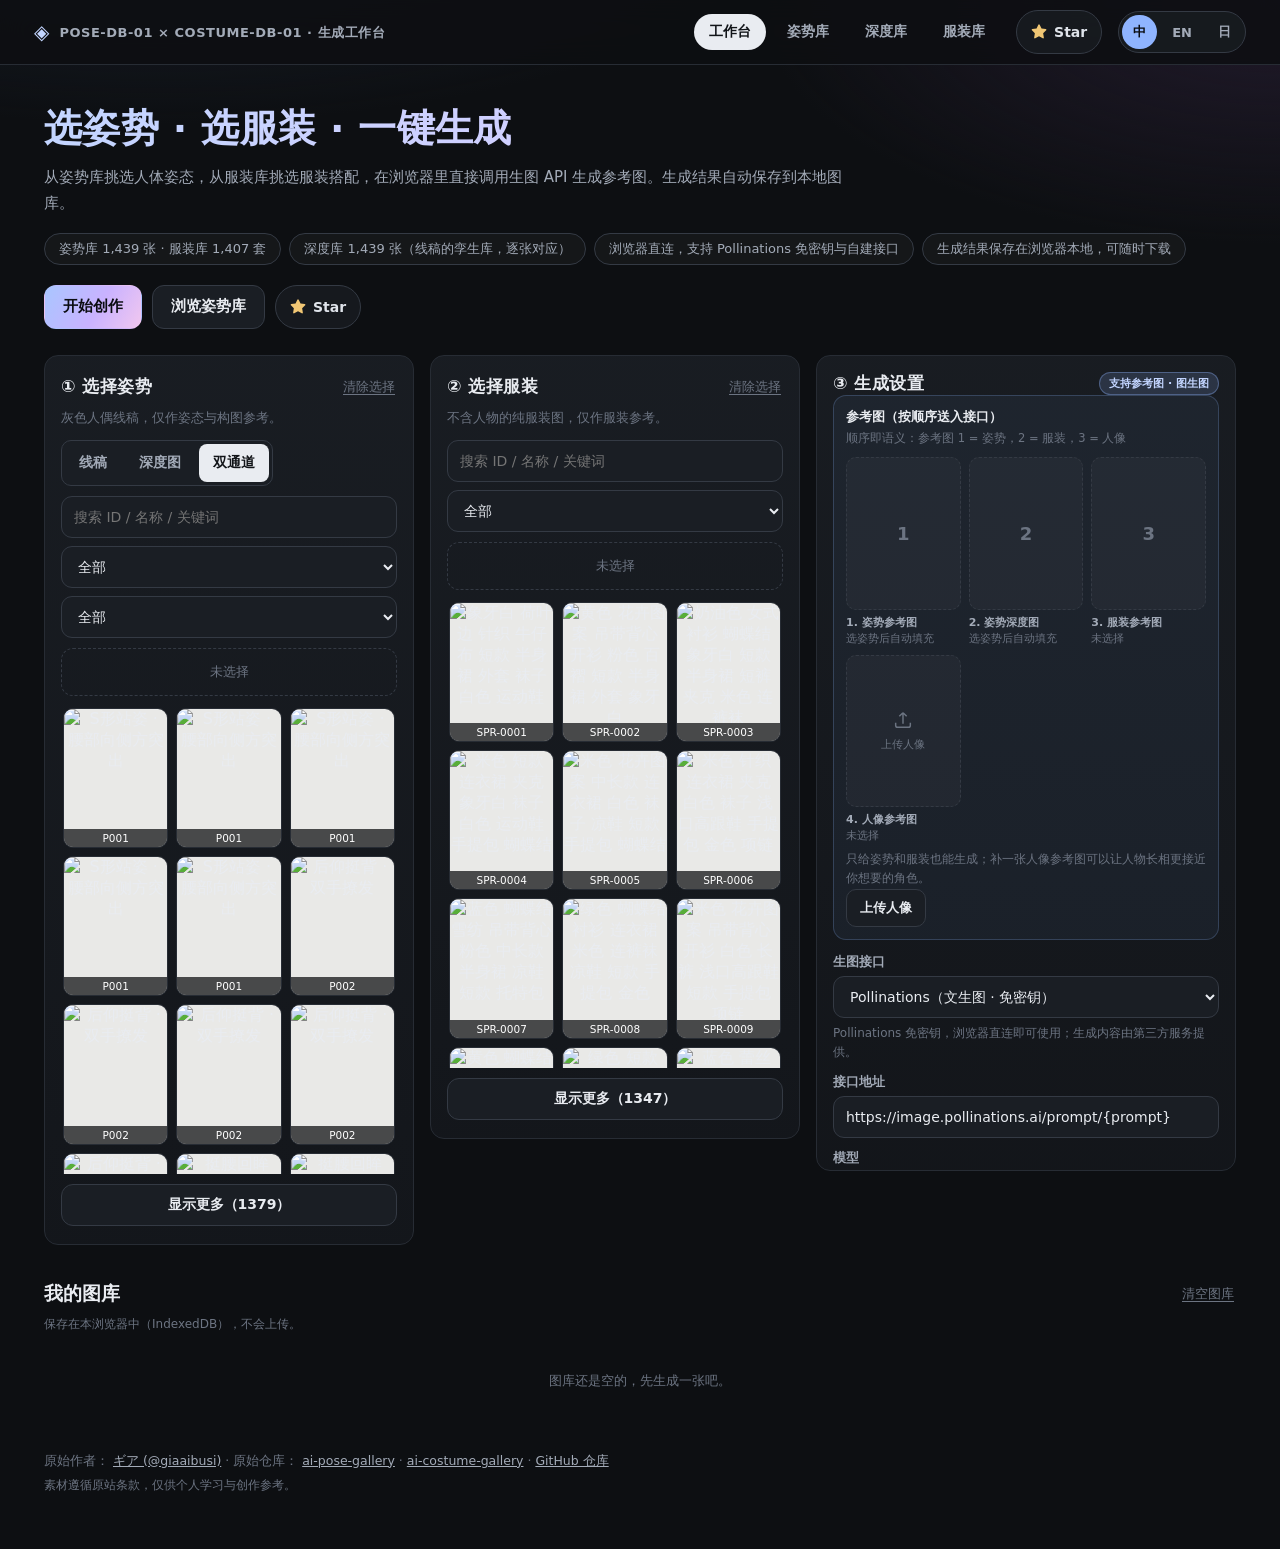
==== commit afa72351: "feat: 集成深度姿势集 POSE-DB-02，升级为三库条件管线 把 depth-gallery（POSE-DB-02 深度图）并入统一仓库，并按「三个库 = 同一条 管线的三种条件信号」重新组织" ====
--- a/index.html
+++ b/index.html
@@ -20,6 +20,7 @@
   <nav class="nav">
     <a href="#studio" class="on" data-i18n="nav.studio">工作台</a>
     <a href="galleries/pose/" data-i18n="nav.pose">姿势库</a>
+    <a href="galleries/depth/" data-i18n="nav.depth">深度库</a>
     <a href="galleries/costume/" data-i18n="nav.costume">服装库</a>
   </nav>
   <a class="ghstar" href="https://github.com/XuXuebin/ai-pose-costume-gallery" target="_blank" rel="noopener noreferrer" title="在 GitHub 上 Star 这个仓库"><svg viewBox="0 0 16 16" width="16" height="16" fill="currentColor" aria-hidden="true"><path d="M8 .25a.75.75 0 0 1 .673.418l1.882 3.815 4.21.612a.75.75 0 0 1 .416 1.279l-3.046 2.97.719 4.192a.75.75 0 0 1-1.088.791L8 12.347l-3.766 1.98a.75.75 0 0 1-1.088-.79l.72-4.194L.918 6.374a.75.75 0 0 1 .416-1.28l4.21-.611L7.327.668A.75.75 0 0 1 8 .25Z"/></svg><span>Star</span><em class="ghcount"></em></a>
@@ -35,6 +36,7 @@
   <p class="lead" data-i18n="hero.lead"></p>
   <ul class="hero-badges">
     <li data-i18n="hero.b1"></li>
+    <li data-i18n="hero.b1b"></li>
     <li data-i18n="hero.b2"></li>
     <li data-i18n="hero.b3"></li>
   </ul>
@@ -54,6 +56,11 @@
       <button class="linkbtn" type="button" data-clear="pose" data-i18n="pick.clear">清除选择</button>
     </header>
     <p class="pane-hint" data-i18n="pick.poseHint"></p>
+    <div class="seg" id="poseChannel" role="group" aria-label="pose channel">
+      <button type="button" data-ch="line" data-i18n="ch.line">线稿</button>
+      <button type="button" data-ch="depth" data-i18n="ch.depth">深度图</button>
+      <button type="button" data-ch="both" data-i18n="ch.both">双通道</button>
+    </div>
     <div class="filters">
       <input class="search" type="search" id="poseSearch" data-i18n-ph="pick.search" placeholder="搜索 ID / 名称 / 关键词" autocomplete="off">
       <select id="poseSeries" aria-label="series"></select>
@@ -182,6 +189,9 @@
     </div>
 
     <button class="btn primary big" type="button" id="runBtn" data-i18n="gen.run">生成图片</button>
+    <button class="btn big" type="button" id="exportPack" data-i18n="gen.export">导出条件包（ComfyUI / A1111）</button>
+    <p class="note warn untested" data-i18n="gen.exportUntested"></p>
+    <p class="note" id="exportNote" data-i18n="gen.exportNote"></p>
     <p class="note warn" data-i18n="gen.local"></p>
 
     <div class="result" id="result">
@@ -231,6 +241,8 @@
 </script>
 
 <script src="studio/i18n.js"></script>
+<script src="studio/zip.js"></script>
+<script src="studio/pipeline.js"></script>
 <script src="studio/generator.js"></script>
 <script src="studio/studio.js"></script>
 </body>
--- a/studio/studio.css
+++ b/studio/studio.css
@@ -189,3 +189,23 @@
 .ghcount{font-style:normal;font-size:12.5px;font-weight:700;color:#aab2bf;font-variant-numeric:tabular-nums;
   padding-left:8px;margin-left:1px;border-left:1px solid rgba(255,255,255,.18)}
 .ghcount:empty{display:none}
+
+/* ---------- 姿势通道切换（线稿 / 深度图 / 双通道） ---------- */
+.seg{display:inline-flex;gap:4px;padding:3px;border-radius:10px;background:var(--panel);border:1px solid var(--line2);margin-bottom:10px}
+.seg button{border:0;background:transparent;color:var(--tx2);font-size:13.5px;font-weight:700;padding:8px 14px;border-radius:8px;cursor:pointer;min-height:38px;white-space:nowrap}
+.seg button:hover{color:var(--tx);background:rgba(255,255,255,.05)}
+.seg button.on{background:var(--tx);color:#111418}
+
+/* 选中卡片里的线稿 + 深度图并排 */
+.seldual{display:flex;gap:3px;flex:0 0 auto}
+.seldual img{width:38px;height:50px;object-fit:cover;border-radius:5px;background:#e9e9e7;display:block}
+.seldual img:first-child{background:#fff}
+.seldual img:last-child{background:#3a3a3a}
+
+/* 导出条件包 */
+#exportNote{margin-top:8px}
+#exportPack{margin-top:8px}
+
+/* 未验证提示（ComfyUI 工作流模板） */
+.note.untested{color:var(--warn);background:rgba(255,184,107,.08);border:1px solid rgba(255,184,107,.28);
+  border-radius:9px;padding:8px 10px;margin-top:8px}
